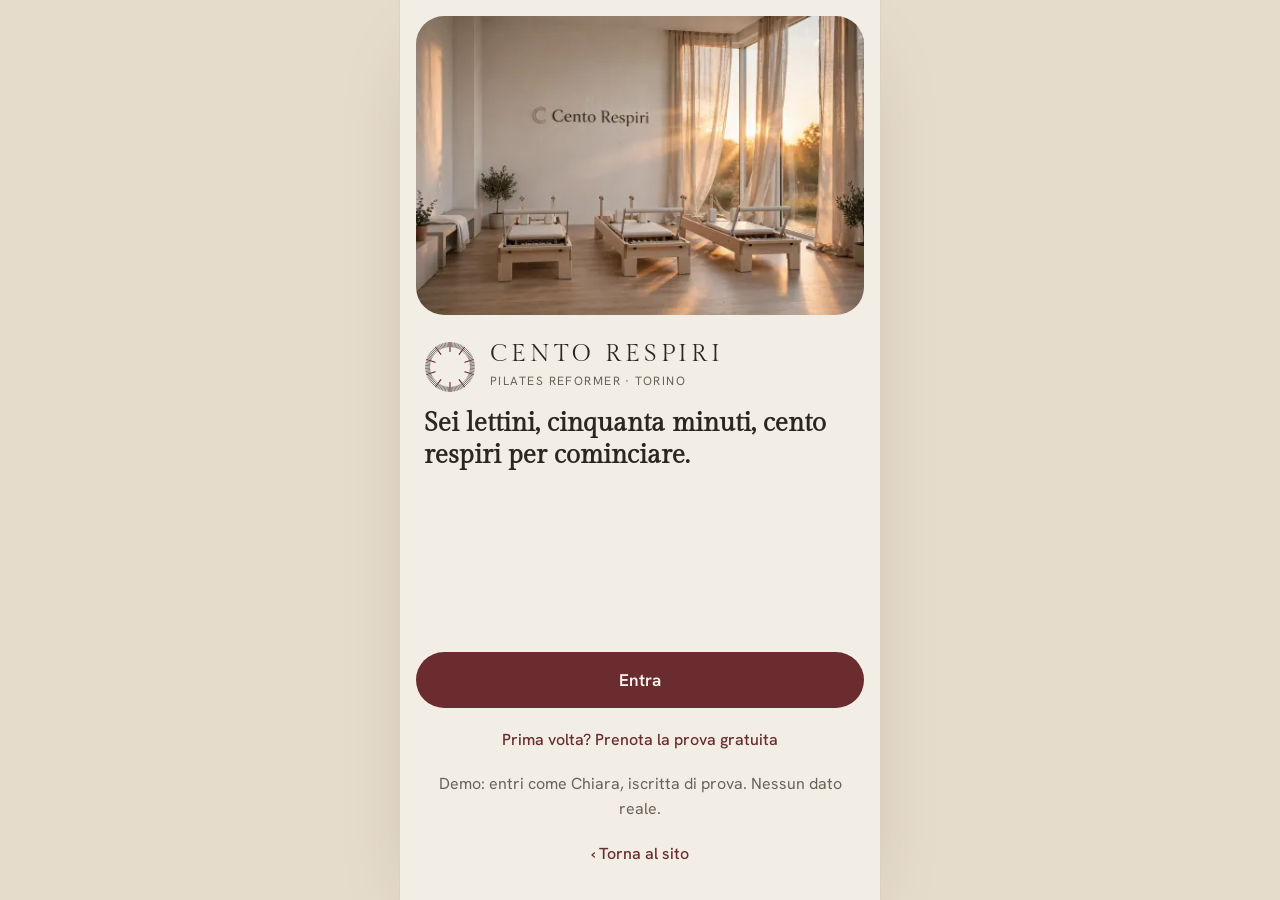
==== app/index.html @ b0923958 "Cento Respiri: sito, area clienti, app e pannello dello studio Studio di pilates reformer fittizio a" ====
<!DOCTYPE html>
<html lang="it">
<head>
<meta charset="utf-8">
<meta name="viewport" content="width=device-width, initial-scale=1, viewport-fit=cover">
<meta name="robots" content="noindex, nofollow">
<title>Cento Respiri · App iscritti</title>
<meta name="description" content="App iscritti di Cento Respiri: prenota le lezioni di pilates reformer, lista d'attesa, carnet e QR d'ingresso. Demo.">
<meta name="theme-color" content="#F3EEE5">
<link rel="icon" type="image/png" sizes="32x32" href="../assets/icone/favicon-32.png">
<link rel="apple-touch-icon" href="../assets/icone/icona-180.png">
<link rel="preload" href="../assets/fonts/gilda-display-latin.woff2" as="font" type="font/woff2" crossorigin>
<link rel="preload" href="../assets/fonts/hanken-grotesk-latin.woff2" as="font" type="font/woff2" crossorigin>
<link rel="stylesheet" href="../assets/css/base.css?v=2">
<link rel="stylesheet" href="app.css?v=2">
<link rel="manifest" href="manifest.webmanifest">
<meta name="apple-mobile-web-app-capable" content="yes">
<meta name="mobile-web-app-capable" content="yes">
<meta name="apple-mobile-web-app-status-bar-style" content="default">
<meta name="apple-mobile-web-app-title" content="Cento Respiri">
</head>
<body class="app">
<div id="app" class="app__col" aria-live="polite"></div>
<div id="toast" class="toast" role="status" hidden></div>
<script>window.CR_FOTO={"app-benvenuto":{"src":"../assets/foto/800/app-benvenuto.webp","srcset":"../assets/foto/480/app-benvenuto.webp 480w, ../assets/foto/800/app-benvenuto.webp 800w"},"app-home":{"src":"../assets/foto/800/app-home.webp","srcset":"../assets/foto/480/app-home.webp 480w, ../assets/foto/800/app-home.webp 800w"},"app-lezione-base":{"src":"../assets/foto/800/app-lezione-base.webp","srcset":"../assets/foto/480/app-lezione-base.webp 480w, ../assets/foto/800/app-lezione-base.webp 800w"},"app-lezione-intermedio":{"src":"../assets/foto/800/app-lezione-intermedio.webp","srcset":"../assets/foto/480/app-lezione-intermedio.webp 480w, ../assets/foto/800/app-lezione-intermedio.webp 800w"},"app-lezione-avanzato":{"src":"../assets/foto/800/app-lezione-avanzato.webp","srcset":"../assets/foto/480/app-lezione-avanzato.webp 480w, ../assets/foto/800/app-lezione-avanzato.webp 800w"},"app-lezione-prenatale":{"ph":"Foto · 716×340 · Lezione Prenatale: futura mamma sul reformer con l'istruttrice"},"app-lezione-tower":{"ph":"Foto · 716×340 · Lezione Tower: lavoro a parete con molle e barra"},"app-prova":{"src":"../assets/foto/800/app-prova.webp","srcset":"../assets/foto/480/app-prova.webp 480w, ../assets/foto/800/app-prova.webp 800w"}};window.CR_MARCHIO="<svg viewBox=\"0 0 100 100\" aria-hidden=\"true\" fill=\"none\" stroke=\"currentColor\" stroke-width=\"1.1\" stroke-linecap=\"round\"><line x1=\"50\" y1=\"20\" x2=\"50\" y2=\"3\" stroke=\"currentColor\" stroke-width=\"2.2\"/><line x1=\"52.45\" y1=\"11.08\" x2=\"52.95\" y2=\"3.09\"/><line x1=\"54.89\" y1=\"11.31\" x2=\"55.89\" y2=\"3.37\"/><line x1=\"57.31\" y1=\"11.69\" x2=\"58.81\" y2=\"3.83\"/><line x1=\"59.7\" y1=\"12.23\" x2=\"61.69\" y2=\"4.48\"/><line x1=\"62.05\" y1=\"12.91\" x2=\"64.52\" y2=\"5.3\"/><line x1=\"64.36\" y1=\"13.74\" x2=\"67.3\" y2=\"6.3\"/><line x1=\"66.61\" y1=\"14.71\" x2=\"70.01\" y2=\"7.47\"/><line x1=\"68.79\" y1=\"15.82\" x2=\"72.64\" y2=\"8.81\"/><line x1=\"70.9\" y1=\"17.07\" x2=\"75.18\" y2=\"10.32\"/><line x1=\"67.63\" y1=\"25.73\" x2=\"77.63\" y2=\"11.98\" stroke=\"currentColor\" stroke-width=\"2.2\"/><line x1=\"74.86\" y1=\"19.95\" x2=\"79.96\" y2=\"13.79\"/><line x1=\"76.7\" y1=\"21.57\" x2=\"82.17\" y2=\"15.74\"/><line x1=\"78.43\" y1=\"23.3\" x2=\"84.26\" y2=\"17.83\"/><line x1=\"80.05\" y1=\"25.14\" x2=\"86.21\" y2=\"20.04\"/><line x1=\"81.55\" y1=\"27.08\" x2=\"88.02\" y2=\"22.37\"/><line x1=\"82.93\" y1=\"29.1\" x2=\"89.68\" y2=\"24.82\"/><line x1=\"84.18\" y1=\"31.21\" x2=\"91.19\" y2=\"27.36\"/><line x1=\"85.29\" y1=\"33.39\" x2=\"92.53\" y2=\"29.99\"/><line x1=\"86.26\" y1=\"35.64\" x2=\"93.7\" y2=\"32.7\"/><line x1=\"78.53\" y1=\"40.73\" x2=\"94.7\" y2=\"35.48\" stroke=\"currentColor\" stroke-width=\"2.2\"/><line x1=\"87.77\" y1=\"40.3\" x2=\"95.52\" y2=\"38.31\"/><line x1=\"88.31\" y1=\"42.69\" x2=\"96.17\" y2=\"41.19\"/><line x1=\"88.69\" y1=\"45.11\" x2=\"96.63\" y2=\"44.11\"/><line x1=\"88.92\" y1=\"47.55\" x2=\"96.91\" y2=\"47.05\"/><line x1=\"89\" y1=\"50\" x2=\"97\" y2=\"50\"/><line x1=\"88.92\" y1=\"52.45\" x2=\"96.91\" y2=\"52.95\"/><line x1=\"88.69\" y1=\"54.89\" x2=\"96.63\" y2=\"55.89\"/><line x1=\"88.31\" y1=\"57.31\" x2=\"96.17\" y2=\"58.81\"/><line x1=\"87.77\" y1=\"59.7\" x2=\"95.52\" y2=\"61.69\"/><line x1=\"78.53\" y1=\"59.27\" x2=\"94.7\" y2=\"64.52\" stroke=\"currentColor\" stroke-width=\"2.2\"/><line x1=\"86.26\" y1=\"64.36\" x2=\"93.7\" y2=\"67.3\"/><line x1=\"85.29\" y1=\"66.61\" x2=\"92.53\" y2=\"70.01\"/><line x1=\"84.18\" y1=\"68.79\" x2=\"91.19\" y2=\"72.64\"/><line x1=\"82.93\" y1=\"70.9\" x2=\"89.68\" y2=\"75.18\"/><line x1=\"81.55\" y1=\"72.92\" x2=\"88.02\" y2=\"77.63\"/><line x1=\"80.05\" y1=\"74.86\" x2=\"86.21\" y2=\"79.96\"/><line x1=\"78.43\" y1=\"76.7\" x2=\"84.26\" y2=\"82.17\"/><line x1=\"76.7\" y1=\"78.43\" x2=\"82.17\" y2=\"84.26\"/><line x1=\"74.86\" y1=\"80.05\" x2=\"79.96\" y2=\"86.21\"/><line x1=\"67.63\" y1=\"74.27\" x2=\"77.63\" y2=\"88.02\" stroke=\"currentColor\" stroke-width=\"2.2\"/><line x1=\"70.9\" y1=\"82.93\" x2=\"75.18\" y2=\"89.68\"/><line x1=\"68.79\" y1=\"84.18\" x2=\"72.64\" y2=\"91.19\"/><line x1=\"66.61\" y1=\"85.29\" x2=\"70.01\" y2=\"92.53\"/><line x1=\"64.36\" y1=\"86.26\" x2=\"67.3\" y2=\"93.7\"/><line x1=\"62.05\" y1=\"87.09\" x2=\"64.52\" y2=\"94.7\"/><line x1=\"59.7\" y1=\"87.77\" x2=\"61.69\" y2=\"95.52\"/><line x1=\"57.31\" y1=\"88.31\" x2=\"58.81\" y2=\"96.17\"/><line x1=\"54.89\" y1=\"88.69\" x2=\"55.89\" y2=\"96.63\"/><line x1=\"52.45\" y1=\"88.92\" x2=\"52.95\" y2=\"96.91\"/><line x1=\"50\" y1=\"80\" x2=\"50\" y2=\"97\" stroke=\"currentColor\" stroke-width=\"2.2\"/><line x1=\"47.55\" y1=\"88.92\" x2=\"47.05\" y2=\"96.91\"/><line x1=\"45.11\" y1=\"88.69\" x2=\"44.11\" y2=\"96.63\"/><line x1=\"42.69\" y1=\"88.31\" x2=\"41.19\" y2=\"96.17\"/><line x1=\"40.3\" y1=\"87.77\" x2=\"38.31\" y2=\"95.52\"/><line x1=\"37.95\" y1=\"87.09\" x2=\"35.48\" y2=\"94.7\"/><line x1=\"35.64\" y1=\"86.26\" x2=\"32.7\" y2=\"93.7\"/><line x1=\"33.39\" y1=\"85.29\" x2=\"29.99\" y2=\"92.53\"/><line x1=\"31.21\" y1=\"84.18\" x2=\"27.36\" y2=\"91.19\"/><line x1=\"29.1\" y1=\"82.93\" x2=\"24.82\" y2=\"89.68\"/><line x1=\"32.37\" y1=\"74.27\" x2=\"22.37\" y2=\"88.02\" stroke=\"currentColor\" stroke-width=\"2.2\"/><line x1=\"25.14\" y1=\"80.05\" x2=\"20.04\" y2=\"86.21\"/><line x1=\"23.3\" y1=\"78.43\" x2=\"17.83\" y2=\"84.26\"/><line x1=\"21.57\" y1=\"76.7\" x2=\"15.74\" y2=\"82.17\"/><line x1=\"19.95\" y1=\"74.86\" x2=\"13.79\" y2=\"79.96\"/><line x1=\"18.45\" y1=\"72.92\" x2=\"11.98\" y2=\"77.63\"/><line x1=\"17.07\" y1=\"70.9\" x2=\"10.32\" y2=\"75.18\"/><line x1=\"15.82\" y1=\"68.79\" x2=\"8.81\" y2=\"72.64\"/><line x1=\"14.71\" y1=\"66.61\" x2=\"7.47\" y2=\"70.01\"/><line x1=\"13.74\" y1=\"64.36\" x2=\"6.3\" y2=\"67.3\"/><line x1=\"21.47\" y1=\"59.27\" x2=\"5.3\" y2=\"64.52\" stroke=\"currentColor\" stroke-width=\"2.2\"/><line x1=\"12.23\" y1=\"59.7\" x2=\"4.48\" y2=\"61.69\"/><line x1=\"11.69\" y1=\"57.31\" x2=\"3.83\" y2=\"58.81\"/><line x1=\"11.31\" y1=\"54.89\" x2=\"3.37\" y2=\"55.89\"/><line x1=\"11.08\" y1=\"52.45\" x2=\"3.09\" y2=\"52.95\"/><line x1=\"11\" y1=\"50\" x2=\"3\" y2=\"50\"/><line x1=\"11.08\" y1=\"47.55\" x2=\"3.09\" y2=\"47.05\"/><line x1=\"11.31\" y1=\"45.11\" x2=\"3.37\" y2=\"44.11\"/><line x1=\"11.69\" y1=\"42.69\" x2=\"3.83\" y2=\"41.19\"/><line x1=\"12.23\" y1=\"40.3\" x2=\"4.48\" y2=\"38.31\"/><line x1=\"21.47\" y1=\"40.73\" x2=\"5.3\" y2=\"35.48\" stroke=\"currentColor\" stroke-width=\"2.2\"/><line x1=\"13.74\" y1=\"35.64\" x2=\"6.3\" y2=\"32.7\"/><line x1=\"14.71\" y1=\"33.39\" x2=\"7.47\" y2=\"29.99\"/><line x1=\"15.82\" y1=\"31.21\" x2=\"8.81\" y2=\"27.36\"/><line x1=\"17.07\" y1=\"29.1\" x2=\"10.32\" y2=\"24.82\"/><line x1=\"18.45\" y1=\"27.08\" x2=\"11.98\" y2=\"22.37\"/><line x1=\"19.95\" y1=\"25.14\" x2=\"13.79\" y2=\"20.04\"/><line x1=\"21.57\" y1=\"23.3\" x2=\"15.74\" y2=\"17.83\"/><line x1=\"23.3\" y1=\"21.57\" x2=\"17.83\" y2=\"15.74\"/><line x1=\"25.14\" y1=\"19.95\" x2=\"20.04\" y2=\"13.79\"/><line x1=\"32.37\" y1=\"25.73\" x2=\"22.37\" y2=\"11.98\" stroke=\"currentColor\" stroke-width=\"2.2\"/><line x1=\"29.1\" y1=\"17.07\" x2=\"24.82\" y2=\"10.32\"/><line x1=\"31.21\" y1=\"15.82\" x2=\"27.36\" y2=\"8.81\"/><line x1=\"33.39\" y1=\"14.71\" x2=\"29.99\" y2=\"7.47\"/><line x1=\"35.64\" y1=\"13.74\" x2=\"32.7\" y2=\"6.3\"/><line x1=\"37.95\" y1=\"12.91\" x2=\"35.48\" y2=\"5.3\"/><line x1=\"40.3\" y1=\"12.23\" x2=\"38.31\" y2=\"4.48\"/><line x1=\"42.69\" y1=\"11.69\" x2=\"41.19\" y2=\"3.83\"/><line x1=\"45.11\" y1=\"11.31\" x2=\"44.11\" y2=\"3.37\"/><line x1=\"47.55\" y1=\"11.08\" x2=\"47.05\" y2=\"3.09\"/></svg>";window.CR_V="2";</script>
<script src="../assets/js/qrcode.min.js?v=2" defer></script>
<script src="dati.js?v=2" defer></script>
<script src="app.js?v=2" defer></script>
</body>
</html>
---- assets/css/base.css ----
/* Cento Respiri — base comune a sito e app: font locali, colori, reset */
@font-face{font-family:'Gilda Display';font-style:normal;font-weight:400;font-display:swap;src:url(../fonts/gilda-display-latin.woff2) format('woff2')}
@font-face{font-family:'Hanken Grotesk';font-style:normal;font-weight:400 700;font-display:swap;src:url(../fonts/hanken-grotesk-latin.woff2) format('woff2')}

:root{
  --lino:#F3EEE5;      /* fondo */
  --carta:#FBF8F3;     /* schede */
  --sabbia:#E6DCCB;    /* superfici */
  --sabbia-2:#EDE5D8;  /* riquadri informativi */
  --riga:#DCD1BF;      /* bordi e separatori */
  --inchiostro:#2B2620;/* testo */
  --testo-2:#4A433A;   /* testo secondario */
  --testo-3:#6B6257;   /* etichette */
  --spento:#8A8075;
  --barolo:#6A2C2E;    /* unico accento */
  --barolo-chiaro:#C99A8F;
  --serif:'Gilda Display',Georgia,'Times New Roman',serif;
  --sans:'Hanken Grotesk',system-ui,-apple-system,'Segoe UI',Roboto,sans-serif;
}
*,*::before,*::after{box-sizing:border-box}
html{-webkit-text-size-adjust:100%;text-size-adjust:100%}
body{margin:0;background:var(--lino);color:var(--inchiostro);font-family:var(--sans);font-size:17px;line-height:1.55;-webkit-font-smoothing:antialiased}
img{display:block;max-width:100%;height:auto}
a{color:var(--barolo)}
button{font:inherit;color:inherit}
[hidden]{display:none!important}
:focus-visible{outline:2px solid var(--barolo);outline-offset:3px}
.sr{position:absolute;width:1px;height:1px;overflow:hidden;clip:rect(0 0 0 0);white-space:nowrap}

/* etichetta maiuscola (unico testo sotto i 16px) */
.eti{font-size:12px;letter-spacing:.14em;text-transform:uppercase;font-weight:600;color:var(--barolo)}
.eti--grigia{color:var(--testo-3);font-weight:500}

/* segnaposto foto: si sostituisce da solo quando c'è assets/foto/<id>.webp */
.ph{position:relative;background:var(--sabbia);display:flex;align-items:flex-end;overflow:hidden}
.ph::before{content:'';position:absolute;inset:0;background:repeating-linear-gradient(135deg,transparent 0 14px,rgba(43,38,32,.035) 14px 15px)}
.ph span{position:relative;margin:12px;padding:8px 12px;border-radius:12px;background:rgba(251,248,243,.88);font-size:12px;line-height:1.4;color:var(--testo-2)}
.foto{width:100%;height:100%;object-fit:cover}
---- app/app.css ----
/* Cento Respiri — app iscritti (PWA). Una colonna da telefono, centrata anche su PC. */
html{background:var(--sabbia)}
body.app{background:var(--sabbia);min-height:100svh}
.app__col{max-width:480px;margin:0 auto;min-height:100svh;background:var(--lino);display:flex;flex-direction:column;position:relative}
@media (min-width:520px){.app__col{box-shadow:0 0 0 1px var(--riga),0 30px 80px -40px rgba(60,40,20,.35)}}
.vista{flex:1;display:flex;flex-direction:column;gap:14px;padding:calc(env(safe-area-inset-top) + 16px) 16px 24px}
.vista>*{flex:none}
.vista:focus{outline:none}

/* testate */
.titolo{display:flex;flex-direction:column;gap:4px;padding:0 8px}
.titolo h1,.h1{margin:0;font-family:var(--serif);font-weight:400;font-size:32px;line-height:1.05}
.sopra{font-size:12px;letter-spacing:.12em;text-transform:uppercase;color:var(--testo-3)}
.indietro{min-height:44px;display:inline-flex;align-items:center;gap:6px;padding:0 8px;margin:-8px 0 -4px;font-size:16px;font-weight:500;color:var(--barolo);background:none;border:0;cursor:pointer;align-self:flex-start;text-decoration:none}
.riga-titolo{display:flex;justify-content:space-between;align-items:center;gap:12px;padding:0 8px}
.passi{display:flex;justify-content:space-between;align-items:center}
.passi span{font-size:16px;color:var(--testo-3)}
.barra-passi{display:grid;grid-template-columns:repeat(3,1fr);gap:6px;padding:0 8px}
.barra-passi i{height:4px;border-radius:2px;background:var(--riga)}
.barra-passi i.on{background:var(--barolo)}

/* schede e testi */
.scheda{background:var(--carta);border-radius:24px;padding:18px 20px;display:flex;flex-direction:column;gap:10px}
.scheda--grande{border-radius:28px;padding:22px}
.scheda--foto{padding:0;overflow:hidden;gap:0}
.scheda--foto .dentro{padding:18px 20px 20px;display:flex;flex-direction:column;gap:12px}
.t16{font-size:16px;line-height:1.45;color:var(--testo-2)}
.t17b{font-size:17px;font-weight:600}
.t18b{font-size:18px;font-weight:600;line-height:1.3}
.grigio{color:var(--testo-3)}
.serif{font-family:var(--serif);font-weight:400}
.ora-grande{font-family:var(--serif);font-size:68px;line-height:.9}
.riquadro{font-size:16px;line-height:1.45;color:var(--testo-2);background:var(--sabbia-2);border-radius:16px;padding:12px 16px}
.elenco{background:var(--carta);border-radius:20px;padding:2px 18px;display:flex;flex-direction:column}
.elenco>div{display:flex;justify-content:space-between;align-items:center;gap:12px;padding:12px 0;border-bottom:1px solid var(--sabbia);font-size:16px;min-height:48px}
.elenco>div:last-child{border-bottom:0}
.sezione{font-size:12px;letter-spacing:.12em;text-transform:uppercase;color:var(--testo-3);padding:8px 8px 0}
.vuoto{font-size:16px;color:var(--testo-3);padding:4px 8px 8px}

/* foto */
.fx{overflow:hidden;background:var(--sabbia);flex:none}
.fx img{width:100%;height:100%;object-fit:cover}
.fx .ph{width:100%;height:100%}
.fx--benvenuto{aspect-ratio:3/2;border-radius:28px;width:100%}
.fx--home{aspect-ratio:3/2}
.fx--lezione{aspect-ratio:3/2;border-radius:24px}
.fx--prova{aspect-ratio:3/2;border-radius:24px}

/* pulsanti */
.btn{min-height:56px;padding:0 24px;border-radius:28px;border:0;background:var(--barolo);color:var(--carta);display:flex;align-items:center;justify-content:center;gap:8px;font-size:17px;font-weight:600;cursor:pointer;text-decoration:none;text-align:center;width:100%;transition:background .15s,transform .1s}
.btn:active{transform:scale(.985)}
.btn:hover{background:#561f22;color:var(--carta)}
.btn--bordo{background:transparent;color:var(--inchiostro);border:1.5px solid var(--inchiostro)}
.btn--bordo:hover{background:var(--carta);color:var(--inchiostro)}
.btn--piccolo{min-height:48px;font-size:16px;border-radius:24px}
.btn:disabled{background:var(--sabbia);color:var(--spento);cursor:default;transform:none}
.link{min-height:44px;display:flex;align-items:center;justify-content:center;font-size:16px;font-weight:500;color:var(--barolo);background:none;border:0;cursor:pointer;text-decoration:none;padding:0 8px}
.pill{min-height:44px;padding:0 16px;border-radius:22px;border:1px solid var(--riga);background:var(--carta);display:inline-flex;align-items:center;gap:8px;font-size:16px;font-weight:500;cursor:pointer;color:var(--inchiostro);flex:none}
.pallino{width:8px;height:8px;border-radius:50%;background:var(--barolo)}
.giu{margin-top:auto;display:flex;flex-direction:column;gap:10px;padding-top:6px}

/* benvenuto */
.marchio-riga{display:flex;align-items:center;gap:14px}
.marchio-riga svg{width:52px;height:52px;color:var(--inchiostro);flex:none}
.marchio-riga svg line[stroke-width="2.2"]{stroke:var(--barolo)}
.marchio-nome{font-family:var(--serif);font-size:24px;letter-spacing:.16em;line-height:1}
.frase{font-family:var(--serif);font-size:26px;line-height:1.25;text-wrap:pretty;margin:0}
.demo-nota{font-size:16px;color:var(--testo-3);text-align:center}

/* home */
.carnet-mini{display:flex;flex-direction:column;gap:10px}
.tacche{display:grid;grid-template-columns:repeat(10,1fr);gap:4px}
.tacche i{height:6px;border-radius:3px;background:var(--sabbia)}
.tacche i.on{background:var(--barolo)}
.tacche--grandi{gap:5px}
.tacche--grandi i{height:28px;border-radius:6px}
.dati2{display:grid;grid-template-columns:1fr auto;gap:12px;border-top:1px solid var(--sabbia);padding-top:12px}
.dati2 b{display:block;font-weight:400;font-size:17px}
.dati2 .serif{font-size:28px;line-height:1}

/* orario */
.settimana{display:flex;align-items:center;justify-content:space-between;gap:8px;padding:0 0 0 8px}
.settimana .frecce{display:flex;gap:6px}
.tondo{width:44px;height:44px;border-radius:50%;border:1px solid var(--riga);background:var(--carta);font-size:22px;line-height:1;display:flex;align-items:center;justify-content:center;cursor:pointer;padding-bottom:3px;color:var(--inchiostro)}
.tondo:disabled{opacity:.35;cursor:default}
.giorni{display:grid;grid-template-columns:repeat(7,1fr);gap:5px}
.giorno{height:64px;border-radius:16px;border:1px solid var(--sabbia);background:var(--carta);display:flex;flex-direction:column;align-items:center;justify-content:center;gap:2px;cursor:pointer;color:var(--inchiostro);padding:0}
.giorno small{font-size:12px;font-weight:500}
.giorno b{font-family:var(--serif);font-weight:400;font-size:22px;line-height:1}
.giorno i{width:4px;height:4px;border-radius:50%;background:transparent}
.giorno.oggi i{background:var(--barolo)}
.giorno.sel{background:var(--barolo);border-color:var(--barolo);color:var(--carta)}
.giorno.sel i{background:var(--carta)}
.giorno:disabled{background:transparent;color:#A39886;cursor:default}
.lezioni{display:flex;flex-direction:column;gap:8px}
.lez{min-height:76px;border-radius:20px;background:var(--carta);padding:12px 14px 12px 16px;display:grid;grid-template-columns:62px 1fr auto;align-items:center;gap:10px;border:1.5px solid transparent;text-align:left;cursor:pointer;width:100%;color:var(--inchiostro)}
.lez.mia{border-color:var(--barolo)}
.lez:disabled{opacity:.5;cursor:default}
.lez .ora{font-family:var(--serif);font-size:24px;line-height:1;display:flex;flex-direction:column}
.lez .ora small{font-family:var(--sans);font-size:12px;color:var(--testo-3);margin-top:4px}
.lez .cosa{display:flex;flex-direction:column;gap:2px}
.lez .cosa b{font-size:16px;font-weight:600}
.lez .cosa span{font-size:16px;color:var(--testo-3)}
.lez .posti{display:flex;flex-direction:column;align-items:flex-end;text-align:right}
.lez .posti b{font-size:17px;font-weight:600;white-space:nowrap}
.lez .posti span{font-size:12px;color:var(--testo-3)}
.badge{min-height:44px;padding:4px 12px;border-radius:22px;border:1.5px solid var(--barolo);color:var(--barolo);display:flex;flex-direction:column;align-items:center;justify-content:center;line-height:1.15;text-align:center}
.badge small{font-size:12px}
.badge b{font-size:14px;font-weight:600}
.badge--pieno{background:var(--barolo);color:var(--carta)}

/* scheda lezione */
.livello{display:flex;gap:8px;align-items:center;font-size:16px}
.livello span{display:flex;gap:3px}
.livello i{width:16px;height:6px;border-radius:3px;background:var(--riga)}
.livello i.on{background:var(--barolo)}
.istruttore{display:flex;align-items:center;gap:12px}
.avatar{width:56px;height:56px;border-radius:50%;background:var(--sabbia);display:flex;align-items:center;justify-content:center;font-family:var(--serif);font-size:22px;flex:none;color:var(--inchiostro)}
.lettini{display:grid;grid-template-columns:repeat(3,1fr);gap:8px}
.lettino{height:52px;border-radius:14px;border:1.5px solid var(--inchiostro);background:transparent;display:flex;align-items:center;justify-content:center;gap:6px;font-size:16px;cursor:pointer;color:var(--inchiostro)}
.lettino b{font-family:var(--serif);font-weight:400;font-size:20px}
.lettino:disabled{background:var(--sabbia);border-color:var(--sabbia);color:var(--spento);cursor:default}
.lettino.scelto{background:var(--barolo);border-color:var(--barolo);color:var(--carta);font-weight:600}
.lettino.tuo{background:var(--barolo);border-color:var(--barolo);color:var(--carta);font-weight:600;cursor:default}

/* prenotazioni */
.pren{background:var(--carta);border-radius:20px;padding:14px 14px 14px 18px;display:flex;justify-content:space-between;align-items:center;gap:10px}
.pren>div:first-child{display:flex;flex-direction:column;gap:2px;min-width:0}
.pren .quando{font-size:16px;color:var(--barolo);font-weight:600}
.pren .quando.grigio{color:var(--testo-2)}
.pos{display:flex;flex-direction:column;align-items:center;justify-content:center;width:72px;height:72px;border-radius:50%;border:1.5px solid var(--barolo);color:var(--barolo);flex:none}
.pos b{font-family:var(--serif);font-weight:400;font-size:26px;line-height:1}
.pos small{font-size:12px}

/* abbonamento e QR */
.numerone{font-family:var(--serif);font-size:96px;line-height:.85}
.qr-vista{position:fixed;inset:0;z-index:50;background:#fff;display:flex;flex-direction:column;padding:calc(env(safe-area-inset-top) + 12px) 16px calc(env(safe-area-inset-bottom) + 24px)}
.qr-vista .chiudi{align-self:flex-end;min-height:44px;padding:0 18px;border-radius:22px;background:var(--lino);border:0;font-size:16px;font-weight:600;cursor:pointer}
.qr-vista .centro{flex:1;display:flex;flex-direction:column;align-items:center;justify-content:center;gap:22px;text-align:center;padding-bottom:40px}
.qr-box svg{display:block;width:min(300px,78vw);height:auto}
.codice{font-size:12px;letter-spacing:.2em;color:var(--testo-3)}

/* notifiche */
.avviso{background:var(--carta);border-radius:24px;padding:18px 20px;display:flex;flex-direction:column;gap:8px}
.avviso .testa{display:flex;justify-content:space-between;align-items:center;gap:10px}
.avviso .tipo{display:flex;align-items:center;gap:8px;font-size:12px;letter-spacing:.1em;text-transform:uppercase;color:var(--barolo);font-weight:600}
.avviso.letto .tipo{color:var(--testo-3)}
.avviso.letto .pallino{background:transparent}
.due{display:grid;grid-template-columns:1.3fr 1fr;gap:8px;margin-top:6px}

/* profilo */
.utente{display:flex;align-items:center;gap:14px;padding:0 8px 4px}
.utente .avatar{width:60px;height:60px;font-size:24px}
.utente>div:not(.avatar){display:flex;flex-direction:column;flex:1;min-width:0}
.utente .nome{font-family:var(--serif);font-size:26px;line-height:1.1}
.utente .mail{font-size:16px;color:var(--testo-3);overflow-wrap:anywhere}
.carica{min-height:52px;border-radius:14px;border:1.5px dashed #B8AC98;display:flex;align-items:center;justify-content:center;font-size:16px;font-weight:500;color:var(--barolo);cursor:pointer;position:relative;text-align:center;padding:0 12px}
.carica input{position:absolute;inset:0;opacity:0;cursor:pointer;width:100%}
.interr{position:relative;width:52px;height:32px;flex:none}
.interr input{position:absolute;inset:0;opacity:0;margin:0;cursor:pointer;z-index:1;width:100%;height:100%}
.interr span{position:absolute;inset:0;border-radius:16px;background:var(--riga);transition:background .2s}
.interr span::after{content:'';position:absolute;left:3px;top:3px;width:26px;height:26px;border-radius:50%;background:var(--carta);transition:transform .2s}
.interr input:checked+span{background:var(--barolo)}
.interr input:checked+span::after{transform:translateX(20px)}
.interr input:focus-visible+span{outline:2px solid var(--barolo);outline-offset:3px}
.voce{background:var(--carta);border-radius:20px;min-height:56px;padding:0 18px;display:flex;justify-content:space-between;align-items:center;font-size:16px;font-weight:600;color:var(--inchiostro);text-decoration:none;border:0;width:100%;cursor:pointer;text-align:left}
.voce span{color:var(--barolo)}

/* installa */
.schede2{display:grid;grid-template-columns:1fr 1fr;background:var(--sabbia);border-radius:24px;padding:4px}
.schede2 button{height:44px;border-radius:20px;border:0;background:transparent;font-size:16px;font-weight:500;color:var(--testo-2);cursor:pointer}
.schede2 button[aria-selected="true"]{background:var(--carta);font-weight:600;color:var(--inchiostro)}
.passo{background:var(--carta);border-radius:20px;padding:12px;display:grid;grid-template-columns:64px 1fr;gap:14px;align-items:center}
.passo>div:last-child{display:flex;flex-direction:column;gap:2px;font-size:16px;line-height:1.35}
.passo .n{font-family:var(--serif);font-size:20px;color:var(--barolo)}
.tel{width:64px;height:100px;border-radius:12px;border:1.5px solid var(--inchiostro);position:relative;background:var(--lino);overflow:hidden}
.tel i{position:absolute;display:block;border-radius:3px;background:var(--riga)}
.tel i.b{background:var(--barolo)}

/* prova gratuita */
.scelta{min-height:72px;border-radius:20px;background:var(--carta);border:1px solid var(--riga);padding:12px 20px;display:flex;justify-content:space-between;align-items:center;gap:10px;cursor:pointer;width:100%;text-align:left;color:var(--inchiostro)}
.scelta>div{display:flex;flex-direction:column}
.scelta b{font-size:17px;font-weight:600}
.scelta span{font-size:16px;color:var(--testo-3)}
.scelta .fr{color:var(--barolo);font-size:22px}
.scelta .dx{display:flex;flex-direction:column;align-items:flex-end}
.scelta .dx b{font-family:var(--serif);font-weight:400;font-size:26px;line-height:1}
.scelta .dx span{font-size:12px}

/* barra in basso */
.nav{position:sticky;bottom:0;z-index:10;background:var(--carta);border-top:1px solid var(--riga);display:grid;grid-template-columns:repeat(5,1fr);padding:0 0 env(safe-area-inset-bottom)}
.nav a{min-height:64px;display:flex;flex-direction:column;align-items:center;justify-content:center;gap:6px;font-size:12px;font-weight:500;color:var(--testo-3);text-decoration:none;position:relative}
.nav a::before{content:'';width:20px;height:3px;border-radius:2px;background:transparent}
.nav a[aria-current="page"]{color:var(--barolo)}
.nav a[aria-current="page"]::before{background:var(--barolo)}
.nav .num{position:absolute;top:8px;left:calc(50% + 14px);min-width:18px;height:18px;border-radius:9px;background:var(--barolo);color:var(--carta);font-size:12px;line-height:18px;text-align:center;padding:0 4px}

/* finestra dal basso */
.velo{position:fixed;inset:0;z-index:40;background:rgba(43,38,32,.5);display:flex;align-items:flex-end;justify-content:center;animation:appare .2s ease}
.foglio{width:100%;max-width:480px;max-height:92svh;overflow:auto;background:var(--carta);border-radius:32px 32px 0 0;padding:28px 24px calc(env(safe-area-inset-bottom) + 28px);display:flex;flex-direction:column;gap:14px;animation:sale .25s ease}
.foglio h2{margin:0;font-family:var(--serif);font-weight:400;font-size:30px;line-height:1.1}
.campo{display:flex;flex-direction:column;gap:6px;font-size:16px;font-weight:500}
.campo input,.campo select{min-height:52px;border-radius:14px;border:1px solid var(--riga);background:var(--lino);padding:0 14px;font:inherit;font-weight:400;color:var(--inchiostro);font-size:17px;width:100%}
@keyframes appare{from{opacity:0}}
@keyframes sale{from{transform:translateY(40px);opacity:.4}}
@media (prefers-reduced-motion:reduce){.velo,.foglio{animation:none}}

/* avviso breve */
.toast{position:fixed;left:50%;transform:translateX(-50%);bottom:calc(env(safe-area-inset-bottom) + 84px);z-index:60;max-width:min(440px,calc(100vw - 32px));background:var(--inchiostro);color:var(--carta);border-radius:16px;padding:14px 18px;font-size:16px;line-height:1.4;box-shadow:0 16px 40px -16px rgba(0,0,0,.4)}

/* progressi: quadrante a cento tacche col numero di lezioni al centro */
.progressi{flex-direction:row;align-items:center;gap:16px}
.anello{position:relative;width:76px;height:76px;flex:none}
.anello svg{width:100%;height:100%}
.anello b{position:absolute;inset:0;display:flex;align-items:center;justify-content:center;font-family:var(--serif);font-weight:400;font-size:24px}
/* righe azione secondarie (calendario, prenotazione fissa) */
.azioni{display:flex;flex-wrap:wrap;justify-content:center;gap:0 8px}
.date-fisse{display:flex;flex-direction:column;background:var(--lino);border-radius:16px;padding:2px 16px}
.date-fisse div{display:flex;justify-content:space-between;gap:12px;padding:10px 0;border-bottom:1px solid var(--sabbia);font-size:16px}
.date-fisse div:last-child{border-bottom:0}
.campo-riga select{min-height:44px;border-radius:12px;border:1px solid var(--riga);background:var(--lino);padding:0 10px;font:inherit;font-size:16px;color:var(--inchiostro)}
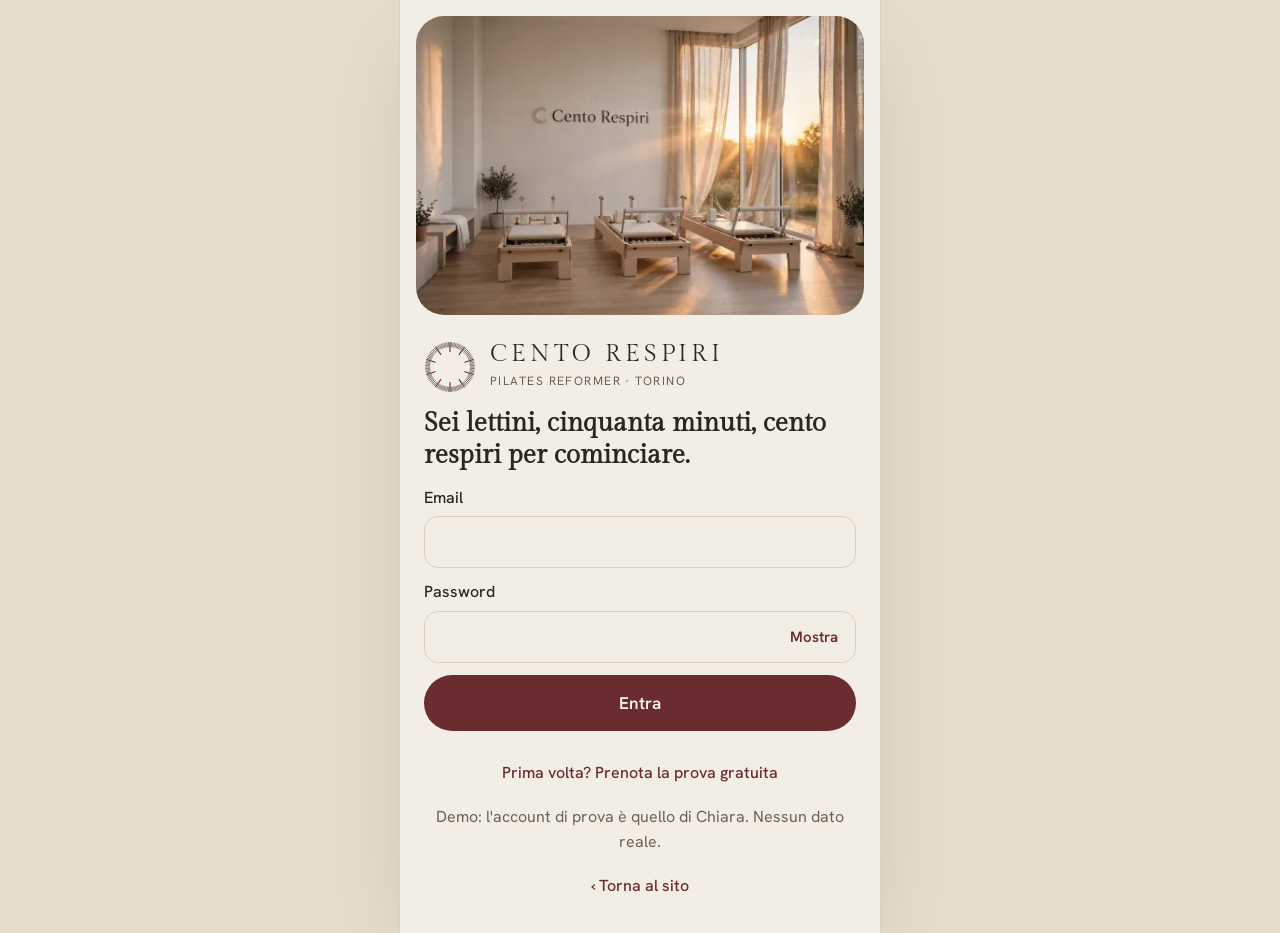
==== commit 79d542cf: "Accesso con email e password, avvisi che si spengono davvero - app e area clienti: account con email" ====
--- a/app/index.html
+++ b/app/index.html
@@ -11,8 +11,8 @@
 <link rel="apple-touch-icon" href="../assets/icone/icona-180.png">
 <link rel="preload" href="../assets/fonts/gilda-display-latin.woff2" as="font" type="font/woff2" crossorigin>
 <link rel="preload" href="../assets/fonts/hanken-grotesk-latin.woff2" as="font" type="font/woff2" crossorigin>
-<link rel="stylesheet" href="../assets/css/base.css?v=2">
-<link rel="stylesheet" href="app.css?v=2">
+<link rel="stylesheet" href="../assets/css/base.css?v=6">
+<link rel="stylesheet" href="app.css?v=6">
 <link rel="manifest" href="manifest.webmanifest">
 <meta name="apple-mobile-web-app-capable" content="yes">
 <meta name="mobile-web-app-capable" content="yes">
@@ -22,9 +22,9 @@
 <body class="app">
 <div id="app" class="app__col" aria-live="polite"></div>
 <div id="toast" class="toast" role="status" hidden></div>
-<script>window.CR_FOTO={"app-benvenuto":{"src":"../assets/foto/800/app-benvenuto.webp","srcset":"../assets/foto/480/app-benvenuto.webp 480w, ../assets/foto/800/app-benvenuto.webp 800w"},"app-home":{"src":"../assets/foto/800/app-home.webp","srcset":"../assets/foto/480/app-home.webp 480w, ../assets/foto/800/app-home.webp 800w"},"app-lezione-base":{"src":"../assets/foto/800/app-lezione-base.webp","srcset":"../assets/foto/480/app-lezione-base.webp 480w, ../assets/foto/800/app-lezione-base.webp 800w"},"app-lezione-intermedio":{"src":"../assets/foto/800/app-lezione-intermedio.webp","srcset":"../assets/foto/480/app-lezione-intermedio.webp 480w, ../assets/foto/800/app-lezione-intermedio.webp 800w"},"app-lezione-avanzato":{"src":"../assets/foto/800/app-lezione-avanzato.webp","srcset":"../assets/foto/480/app-lezione-avanzato.webp 480w, ../assets/foto/800/app-lezione-avanzato.webp 800w"},"app-lezione-prenatale":{"ph":"Foto · 716×340 · Lezione Prenatale: futura mamma sul reformer con l'istruttrice"},"app-lezione-tower":{"ph":"Foto · 716×340 · Lezione Tower: lavoro a parete con molle e barra"},"app-prova":{"src":"../assets/foto/800/app-prova.webp","srcset":"../assets/foto/480/app-prova.webp 480w, ../assets/foto/800/app-prova.webp 800w"}};window.CR_MARCHIO="<svg viewBox=\"0 0 100 100\" aria-hidden=\"true\" fill=\"none\" stroke=\"currentColor\" stroke-width=\"1.1\" stroke-linecap=\"round\"><line x1=\"50\" y1=\"20\" x2=\"50\" y2=\"3\" stroke=\"currentColor\" stroke-width=\"2.2\"/><line x1=\"52.45\" y1=\"11.08\" x2=\"52.95\" y2=\"3.09\"/><line x1=\"54.89\" y1=\"11.31\" x2=\"55.89\" y2=\"3.37\"/><line x1=\"57.31\" y1=\"11.69\" x2=\"58.81\" y2=\"3.83\"/><line x1=\"59.7\" y1=\"12.23\" x2=\"61.69\" y2=\"4.48\"/><line x1=\"62.05\" y1=\"12.91\" x2=\"64.52\" y2=\"5.3\"/><line x1=\"64.36\" y1=\"13.74\" x2=\"67.3\" y2=\"6.3\"/><line x1=\"66.61\" y1=\"14.71\" x2=\"70.01\" y2=\"7.47\"/><line x1=\"68.79\" y1=\"15.82\" x2=\"72.64\" y2=\"8.81\"/><line x1=\"70.9\" y1=\"17.07\" x2=\"75.18\" y2=\"10.32\"/><line x1=\"67.63\" y1=\"25.73\" x2=\"77.63\" y2=\"11.98\" stroke=\"currentColor\" stroke-width=\"2.2\"/><line x1=\"74.86\" y1=\"19.95\" x2=\"79.96\" y2=\"13.79\"/><line x1=\"76.7\" y1=\"21.57\" x2=\"82.17\" y2=\"15.74\"/><line x1=\"78.43\" y1=\"23.3\" x2=\"84.26\" y2=\"17.83\"/><line x1=\"80.05\" y1=\"25.14\" x2=\"86.21\" y2=\"20.04\"/><line x1=\"81.55\" y1=\"27.08\" x2=\"88.02\" y2=\"22.37\"/><line x1=\"82.93\" y1=\"29.1\" x2=\"89.68\" y2=\"24.82\"/><line x1=\"84.18\" y1=\"31.21\" x2=\"91.19\" y2=\"27.36\"/><line x1=\"85.29\" y1=\"33.39\" x2=\"92.53\" y2=\"29.99\"/><line x1=\"86.26\" y1=\"35.64\" x2=\"93.7\" y2=\"32.7\"/><line x1=\"78.53\" y1=\"40.73\" x2=\"94.7\" y2=\"35.48\" stroke=\"currentColor\" stroke-width=\"2.2\"/><line x1=\"87.77\" y1=\"40.3\" x2=\"95.52\" y2=\"38.31\"/><line x1=\"88.31\" y1=\"42.69\" x2=\"96.17\" y2=\"41.19\"/><line x1=\"88.69\" y1=\"45.11\" x2=\"96.63\" y2=\"44.11\"/><line x1=\"88.92\" y1=\"47.55\" x2=\"96.91\" y2=\"47.05\"/><line x1=\"89\" y1=\"50\" x2=\"97\" y2=\"50\"/><line x1=\"88.92\" y1=\"52.45\" x2=\"96.91\" y2=\"52.95\"/><line x1=\"88.69\" y1=\"54.89\" x2=\"96.63\" y2=\"55.89\"/><line x1=\"88.31\" y1=\"57.31\" x2=\"96.17\" y2=\"58.81\"/><line x1=\"87.77\" y1=\"59.7\" x2=\"95.52\" y2=\"61.69\"/><line x1=\"78.53\" y1=\"59.27\" x2=\"94.7\" y2=\"64.52\" stroke=\"currentColor\" stroke-width=\"2.2\"/><line x1=\"86.26\" y1=\"64.36\" x2=\"93.7\" y2=\"67.3\"/><line x1=\"85.29\" y1=\"66.61\" x2=\"92.53\" y2=\"70.01\"/><line x1=\"84.18\" y1=\"68.79\" x2=\"91.19\" y2=\"72.64\"/><line x1=\"82.93\" y1=\"70.9\" x2=\"89.68\" y2=\"75.18\"/><line x1=\"81.55\" y1=\"72.92\" x2=\"88.02\" y2=\"77.63\"/><line x1=\"80.05\" y1=\"74.86\" x2=\"86.21\" y2=\"79.96\"/><line x1=\"78.43\" y1=\"76.7\" x2=\"84.26\" y2=\"82.17\"/><line x1=\"76.7\" y1=\"78.43\" x2=\"82.17\" y2=\"84.26\"/><line x1=\"74.86\" y1=\"80.05\" x2=\"79.96\" y2=\"86.21\"/><line x1=\"67.63\" y1=\"74.27\" x2=\"77.63\" y2=\"88.02\" stroke=\"currentColor\" stroke-width=\"2.2\"/><line x1=\"70.9\" y1=\"82.93\" x2=\"75.18\" y2=\"89.68\"/><line x1=\"68.79\" y1=\"84.18\" x2=\"72.64\" y2=\"91.19\"/><line x1=\"66.61\" y1=\"85.29\" x2=\"70.01\" y2=\"92.53\"/><line x1=\"64.36\" y1=\"86.26\" x2=\"67.3\" y2=\"93.7\"/><line x1=\"62.05\" y1=\"87.09\" x2=\"64.52\" y2=\"94.7\"/><line x1=\"59.7\" y1=\"87.77\" x2=\"61.69\" y2=\"95.52\"/><line x1=\"57.31\" y1=\"88.31\" x2=\"58.81\" y2=\"96.17\"/><line x1=\"54.89\" y1=\"88.69\" x2=\"55.89\" y2=\"96.63\"/><line x1=\"52.45\" y1=\"88.92\" x2=\"52.95\" y2=\"96.91\"/><line x1=\"50\" y1=\"80\" x2=\"50\" y2=\"97\" stroke=\"currentColor\" stroke-width=\"2.2\"/><line x1=\"47.55\" y1=\"88.92\" x2=\"47.05\" y2=\"96.91\"/><line x1=\"45.11\" y1=\"88.69\" x2=\"44.11\" y2=\"96.63\"/><line x1=\"42.69\" y1=\"88.31\" x2=\"41.19\" y2=\"96.17\"/><line x1=\"40.3\" y1=\"87.77\" x2=\"38.31\" y2=\"95.52\"/><line x1=\"37.95\" y1=\"87.09\" x2=\"35.48\" y2=\"94.7\"/><line x1=\"35.64\" y1=\"86.26\" x2=\"32.7\" y2=\"93.7\"/><line x1=\"33.39\" y1=\"85.29\" x2=\"29.99\" y2=\"92.53\"/><line x1=\"31.21\" y1=\"84.18\" x2=\"27.36\" y2=\"91.19\"/><line x1=\"29.1\" y1=\"82.93\" x2=\"24.82\" y2=\"89.68\"/><line x1=\"32.37\" y1=\"74.27\" x2=\"22.37\" y2=\"88.02\" stroke=\"currentColor\" stroke-width=\"2.2\"/><line x1=\"25.14\" y1=\"80.05\" x2=\"20.04\" y2=\"86.21\"/><line x1=\"23.3\" y1=\"78.43\" x2=\"17.83\" y2=\"84.26\"/><line x1=\"21.57\" y1=\"76.7\" x2=\"15.74\" y2=\"82.17\"/><line x1=\"19.95\" y1=\"74.86\" x2=\"13.79\" y2=\"79.96\"/><line x1=\"18.45\" y1=\"72.92\" x2=\"11.98\" y2=\"77.63\"/><line x1=\"17.07\" y1=\"70.9\" x2=\"10.32\" y2=\"75.18\"/><line x1=\"15.82\" y1=\"68.79\" x2=\"8.81\" y2=\"72.64\"/><line x1=\"14.71\" y1=\"66.61\" x2=\"7.47\" y2=\"70.01\"/><line x1=\"13.74\" y1=\"64.36\" x2=\"6.3\" y2=\"67.3\"/><line x1=\"21.47\" y1=\"59.27\" x2=\"5.3\" y2=\"64.52\" stroke=\"currentColor\" stroke-width=\"2.2\"/><line x1=\"12.23\" y1=\"59.7\" x2=\"4.48\" y2=\"61.69\"/><line x1=\"11.69\" y1=\"57.31\" x2=\"3.83\" y2=\"58.81\"/><line x1=\"11.31\" y1=\"54.89\" x2=\"3.37\" y2=\"55.89\"/><line x1=\"11.08\" y1=\"52.45\" x2=\"3.09\" y2=\"52.95\"/><line x1=\"11\" y1=\"50\" x2=\"3\" y2=\"50\"/><line x1=\"11.08\" y1=\"47.55\" x2=\"3.09\" y2=\"47.05\"/><line x1=\"11.31\" y1=\"45.11\" x2=\"3.37\" y2=\"44.11\"/><line x1=\"11.69\" y1=\"42.69\" x2=\"3.83\" y2=\"41.19\"/><line x1=\"12.23\" y1=\"40.3\" x2=\"4.48\" y2=\"38.31\"/><line x1=\"21.47\" y1=\"40.73\" x2=\"5.3\" y2=\"35.48\" stroke=\"currentColor\" stroke-width=\"2.2\"/><line x1=\"13.74\" y1=\"35.64\" x2=\"6.3\" y2=\"32.7\"/><line x1=\"14.71\" y1=\"33.39\" x2=\"7.47\" y2=\"29.99\"/><line x1=\"15.82\" y1=\"31.21\" x2=\"8.81\" y2=\"27.36\"/><line x1=\"17.07\" y1=\"29.1\" x2=\"10.32\" y2=\"24.82\"/><line x1=\"18.45\" y1=\"27.08\" x2=\"11.98\" y2=\"22.37\"/><line x1=\"19.95\" y1=\"25.14\" x2=\"13.79\" y2=\"20.04\"/><line x1=\"21.57\" y1=\"23.3\" x2=\"15.74\" y2=\"17.83\"/><line x1=\"23.3\" y1=\"21.57\" x2=\"17.83\" y2=\"15.74\"/><line x1=\"25.14\" y1=\"19.95\" x2=\"20.04\" y2=\"13.79\"/><line x1=\"32.37\" y1=\"25.73\" x2=\"22.37\" y2=\"11.98\" stroke=\"currentColor\" stroke-width=\"2.2\"/><line x1=\"29.1\" y1=\"17.07\" x2=\"24.82\" y2=\"10.32\"/><line x1=\"31.21\" y1=\"15.82\" x2=\"27.36\" y2=\"8.81\"/><line x1=\"33.39\" y1=\"14.71\" x2=\"29.99\" y2=\"7.47\"/><line x1=\"35.64\" y1=\"13.74\" x2=\"32.7\" y2=\"6.3\"/><line x1=\"37.95\" y1=\"12.91\" x2=\"35.48\" y2=\"5.3\"/><line x1=\"40.3\" y1=\"12.23\" x2=\"38.31\" y2=\"4.48\"/><line x1=\"42.69\" y1=\"11.69\" x2=\"41.19\" y2=\"3.83\"/><line x1=\"45.11\" y1=\"11.31\" x2=\"44.11\" y2=\"3.37\"/><line x1=\"47.55\" y1=\"11.08\" x2=\"47.05\" y2=\"3.09\"/></svg>";window.CR_V="2";</script>
-<script src="../assets/js/qrcode.min.js?v=2" defer></script>
-<script src="dati.js?v=2" defer></script>
-<script src="app.js?v=2" defer></script>
+<script>window.CR_FOTO={"app-benvenuto":{"src":"../assets/foto/800/app-benvenuto.webp","srcset":"../assets/foto/480/app-benvenuto.webp 480w, ../assets/foto/800/app-benvenuto.webp 800w"},"app-home":{"src":"../assets/foto/800/app-home.webp","srcset":"../assets/foto/480/app-home.webp 480w, ../assets/foto/800/app-home.webp 800w"},"app-lezione-base":{"src":"../assets/foto/800/app-lezione-base.webp","srcset":"../assets/foto/480/app-lezione-base.webp 480w, ../assets/foto/800/app-lezione-base.webp 800w"},"app-lezione-intermedio":{"src":"../assets/foto/800/app-lezione-intermedio.webp","srcset":"../assets/foto/480/app-lezione-intermedio.webp 480w, ../assets/foto/800/app-lezione-intermedio.webp 800w"},"app-lezione-avanzato":{"src":"../assets/foto/800/app-lezione-avanzato.webp","srcset":"../assets/foto/480/app-lezione-avanzato.webp 480w, ../assets/foto/800/app-lezione-avanzato.webp 800w"},"app-lezione-prenatale":{"src":"../assets/foto/800/app-lezione-prenatale.webp","srcset":"../assets/foto/480/app-lezione-prenatale.webp 480w, ../assets/foto/800/app-lezione-prenatale.webp 800w"},"app-lezione-tower":{"src":"../assets/foto/800/app-lezione-tower.webp","srcset":"../assets/foto/480/app-lezione-tower.webp 480w, ../assets/foto/800/app-lezione-tower.webp 800w"},"app-prova":{"src":"../assets/foto/800/app-prova.webp","srcset":"../assets/foto/480/app-prova.webp 480w, ../assets/foto/800/app-prova.webp 800w"}};window.CR_MARCHIO="<svg viewBox=\"0 0 100 100\" aria-hidden=\"true\" fill=\"none\" stroke=\"currentColor\" stroke-width=\"1.1\" stroke-linecap=\"round\"><line x1=\"50\" y1=\"20\" x2=\"50\" y2=\"3\" stroke=\"currentColor\" stroke-width=\"2.2\"/><line x1=\"52.45\" y1=\"11.08\" x2=\"52.95\" y2=\"3.09\"/><line x1=\"54.89\" y1=\"11.31\" x2=\"55.89\" y2=\"3.37\"/><line x1=\"57.31\" y1=\"11.69\" x2=\"58.81\" y2=\"3.83\"/><line x1=\"59.7\" y1=\"12.23\" x2=\"61.69\" y2=\"4.48\"/><line x1=\"62.05\" y1=\"12.91\" x2=\"64.52\" y2=\"5.3\"/><line x1=\"64.36\" y1=\"13.74\" x2=\"67.3\" y2=\"6.3\"/><line x1=\"66.61\" y1=\"14.71\" x2=\"70.01\" y2=\"7.47\"/><line x1=\"68.79\" y1=\"15.82\" x2=\"72.64\" y2=\"8.81\"/><line x1=\"70.9\" y1=\"17.07\" x2=\"75.18\" y2=\"10.32\"/><line x1=\"67.63\" y1=\"25.73\" x2=\"77.63\" y2=\"11.98\" stroke=\"currentColor\" stroke-width=\"2.2\"/><line x1=\"74.86\" y1=\"19.95\" x2=\"79.96\" y2=\"13.79\"/><line x1=\"76.7\" y1=\"21.57\" x2=\"82.17\" y2=\"15.74\"/><line x1=\"78.43\" y1=\"23.3\" x2=\"84.26\" y2=\"17.83\"/><line x1=\"80.05\" y1=\"25.14\" x2=\"86.21\" y2=\"20.04\"/><line x1=\"81.55\" y1=\"27.08\" x2=\"88.02\" y2=\"22.37\"/><line x1=\"82.93\" y1=\"29.1\" x2=\"89.68\" y2=\"24.82\"/><line x1=\"84.18\" y1=\"31.21\" x2=\"91.19\" y2=\"27.36\"/><line x1=\"85.29\" y1=\"33.39\" x2=\"92.53\" y2=\"29.99\"/><line x1=\"86.26\" y1=\"35.64\" x2=\"93.7\" y2=\"32.7\"/><line x1=\"78.53\" y1=\"40.73\" x2=\"94.7\" y2=\"35.48\" stroke=\"currentColor\" stroke-width=\"2.2\"/><line x1=\"87.77\" y1=\"40.3\" x2=\"95.52\" y2=\"38.31\"/><line x1=\"88.31\" y1=\"42.69\" x2=\"96.17\" y2=\"41.19\"/><line x1=\"88.69\" y1=\"45.11\" x2=\"96.63\" y2=\"44.11\"/><line x1=\"88.92\" y1=\"47.55\" x2=\"96.91\" y2=\"47.05\"/><line x1=\"89\" y1=\"50\" x2=\"97\" y2=\"50\"/><line x1=\"88.92\" y1=\"52.45\" x2=\"96.91\" y2=\"52.95\"/><line x1=\"88.69\" y1=\"54.89\" x2=\"96.63\" y2=\"55.89\"/><line x1=\"88.31\" y1=\"57.31\" x2=\"96.17\" y2=\"58.81\"/><line x1=\"87.77\" y1=\"59.7\" x2=\"95.52\" y2=\"61.69\"/><line x1=\"78.53\" y1=\"59.27\" x2=\"94.7\" y2=\"64.52\" stroke=\"currentColor\" stroke-width=\"2.2\"/><line x1=\"86.26\" y1=\"64.36\" x2=\"93.7\" y2=\"67.3\"/><line x1=\"85.29\" y1=\"66.61\" x2=\"92.53\" y2=\"70.01\"/><line x1=\"84.18\" y1=\"68.79\" x2=\"91.19\" y2=\"72.64\"/><line x1=\"82.93\" y1=\"70.9\" x2=\"89.68\" y2=\"75.18\"/><line x1=\"81.55\" y1=\"72.92\" x2=\"88.02\" y2=\"77.63\"/><line x1=\"80.05\" y1=\"74.86\" x2=\"86.21\" y2=\"79.96\"/><line x1=\"78.43\" y1=\"76.7\" x2=\"84.26\" y2=\"82.17\"/><line x1=\"76.7\" y1=\"78.43\" x2=\"82.17\" y2=\"84.26\"/><line x1=\"74.86\" y1=\"80.05\" x2=\"79.96\" y2=\"86.21\"/><line x1=\"67.63\" y1=\"74.27\" x2=\"77.63\" y2=\"88.02\" stroke=\"currentColor\" stroke-width=\"2.2\"/><line x1=\"70.9\" y1=\"82.93\" x2=\"75.18\" y2=\"89.68\"/><line x1=\"68.79\" y1=\"84.18\" x2=\"72.64\" y2=\"91.19\"/><line x1=\"66.61\" y1=\"85.29\" x2=\"70.01\" y2=\"92.53\"/><line x1=\"64.36\" y1=\"86.26\" x2=\"67.3\" y2=\"93.7\"/><line x1=\"62.05\" y1=\"87.09\" x2=\"64.52\" y2=\"94.7\"/><line x1=\"59.7\" y1=\"87.77\" x2=\"61.69\" y2=\"95.52\"/><line x1=\"57.31\" y1=\"88.31\" x2=\"58.81\" y2=\"96.17\"/><line x1=\"54.89\" y1=\"88.69\" x2=\"55.89\" y2=\"96.63\"/><line x1=\"52.45\" y1=\"88.92\" x2=\"52.95\" y2=\"96.91\"/><line x1=\"50\" y1=\"80\" x2=\"50\" y2=\"97\" stroke=\"currentColor\" stroke-width=\"2.2\"/><line x1=\"47.55\" y1=\"88.92\" x2=\"47.05\" y2=\"96.91\"/><line x1=\"45.11\" y1=\"88.69\" x2=\"44.11\" y2=\"96.63\"/><line x1=\"42.69\" y1=\"88.31\" x2=\"41.19\" y2=\"96.17\"/><line x1=\"40.3\" y1=\"87.77\" x2=\"38.31\" y2=\"95.52\"/><line x1=\"37.95\" y1=\"87.09\" x2=\"35.48\" y2=\"94.7\"/><line x1=\"35.64\" y1=\"86.26\" x2=\"32.7\" y2=\"93.7\"/><line x1=\"33.39\" y1=\"85.29\" x2=\"29.99\" y2=\"92.53\"/><line x1=\"31.21\" y1=\"84.18\" x2=\"27.36\" y2=\"91.19\"/><line x1=\"29.1\" y1=\"82.93\" x2=\"24.82\" y2=\"89.68\"/><line x1=\"32.37\" y1=\"74.27\" x2=\"22.37\" y2=\"88.02\" stroke=\"currentColor\" stroke-width=\"2.2\"/><line x1=\"25.14\" y1=\"80.05\" x2=\"20.04\" y2=\"86.21\"/><line x1=\"23.3\" y1=\"78.43\" x2=\"17.83\" y2=\"84.26\"/><line x1=\"21.57\" y1=\"76.7\" x2=\"15.74\" y2=\"82.17\"/><line x1=\"19.95\" y1=\"74.86\" x2=\"13.79\" y2=\"79.96\"/><line x1=\"18.45\" y1=\"72.92\" x2=\"11.98\" y2=\"77.63\"/><line x1=\"17.07\" y1=\"70.9\" x2=\"10.32\" y2=\"75.18\"/><line x1=\"15.82\" y1=\"68.79\" x2=\"8.81\" y2=\"72.64\"/><line x1=\"14.71\" y1=\"66.61\" x2=\"7.47\" y2=\"70.01\"/><line x1=\"13.74\" y1=\"64.36\" x2=\"6.3\" y2=\"67.3\"/><line x1=\"21.47\" y1=\"59.27\" x2=\"5.3\" y2=\"64.52\" stroke=\"currentColor\" stroke-width=\"2.2\"/><line x1=\"12.23\" y1=\"59.7\" x2=\"4.48\" y2=\"61.69\"/><line x1=\"11.69\" y1=\"57.31\" x2=\"3.83\" y2=\"58.81\"/><line x1=\"11.31\" y1=\"54.89\" x2=\"3.37\" y2=\"55.89\"/><line x1=\"11.08\" y1=\"52.45\" x2=\"3.09\" y2=\"52.95\"/><line x1=\"11\" y1=\"50\" x2=\"3\" y2=\"50\"/><line x1=\"11.08\" y1=\"47.55\" x2=\"3.09\" y2=\"47.05\"/><line x1=\"11.31\" y1=\"45.11\" x2=\"3.37\" y2=\"44.11\"/><line x1=\"11.69\" y1=\"42.69\" x2=\"3.83\" y2=\"41.19\"/><line x1=\"12.23\" y1=\"40.3\" x2=\"4.48\" y2=\"38.31\"/><line x1=\"21.47\" y1=\"40.73\" x2=\"5.3\" y2=\"35.48\" stroke=\"currentColor\" stroke-width=\"2.2\"/><line x1=\"13.74\" y1=\"35.64\" x2=\"6.3\" y2=\"32.7\"/><line x1=\"14.71\" y1=\"33.39\" x2=\"7.47\" y2=\"29.99\"/><line x1=\"15.82\" y1=\"31.21\" x2=\"8.81\" y2=\"27.36\"/><line x1=\"17.07\" y1=\"29.1\" x2=\"10.32\" y2=\"24.82\"/><line x1=\"18.45\" y1=\"27.08\" x2=\"11.98\" y2=\"22.37\"/><line x1=\"19.95\" y1=\"25.14\" x2=\"13.79\" y2=\"20.04\"/><line x1=\"21.57\" y1=\"23.3\" x2=\"15.74\" y2=\"17.83\"/><line x1=\"23.3\" y1=\"21.57\" x2=\"17.83\" y2=\"15.74\"/><line x1=\"25.14\" y1=\"19.95\" x2=\"20.04\" y2=\"13.79\"/><line x1=\"32.37\" y1=\"25.73\" x2=\"22.37\" y2=\"11.98\" stroke=\"currentColor\" stroke-width=\"2.2\"/><line x1=\"29.1\" y1=\"17.07\" x2=\"24.82\" y2=\"10.32\"/><line x1=\"31.21\" y1=\"15.82\" x2=\"27.36\" y2=\"8.81\"/><line x1=\"33.39\" y1=\"14.71\" x2=\"29.99\" y2=\"7.47\"/><line x1=\"35.64\" y1=\"13.74\" x2=\"32.7\" y2=\"6.3\"/><line x1=\"37.95\" y1=\"12.91\" x2=\"35.48\" y2=\"5.3\"/><line x1=\"40.3\" y1=\"12.23\" x2=\"38.31\" y2=\"4.48\"/><line x1=\"42.69\" y1=\"11.69\" x2=\"41.19\" y2=\"3.83\"/><line x1=\"45.11\" y1=\"11.31\" x2=\"44.11\" y2=\"3.37\"/><line x1=\"47.55\" y1=\"11.08\" x2=\"47.05\" y2=\"3.09\"/></svg>";window.CR_V="6";</script>
+<script src="../assets/js/qrcode.min.js?v=6" defer></script>
+<script src="dati.js?v=6" defer></script>
+<script src="app.js?v=6" defer></script>
 </body>
 </html>
--- a/app/app.css
+++ b/app/app.css
@@ -188,9 +188,11 @@
 .scelta .dx span{font-size:12px}
 
 /* barra in basso */
-.nav{position:sticky;bottom:0;z-index:10;background:var(--carta);border-top:1px solid var(--riga);display:grid;grid-template-columns:repeat(5,1fr);padding:0 0 env(safe-area-inset-bottom)}
-.nav a{min-height:64px;display:flex;flex-direction:column;align-items:center;justify-content:center;gap:6px;font-size:12px;font-weight:500;color:var(--testo-3);text-decoration:none;position:relative}
-.nav a::before{content:'';width:20px;height:3px;border-radius:2px;background:transparent}
+/* menu in alto (scelta di Francesco): resta fermo in cima mentre si scorre */
+.nav{position:sticky;top:0;order:-1;z-index:10;background:var(--carta);border-bottom:1px solid var(--riga);display:grid;grid-template-columns:repeat(5,1fr);padding:env(safe-area-inset-top) 0 0}
+.app__col:has(> .nav) .vista{padding-top:16px}
+.nav a{min-height:60px;display:flex;flex-direction:column;align-items:center;justify-content:center;gap:6px;font-size:12px;font-weight:500;color:var(--testo-3);text-decoration:none;position:relative}
+.nav a::before{content:'';width:20px;height:3px;border-radius:2px;background:transparent;order:2}
 .nav a[aria-current="page"]{color:var(--barolo)}
 .nav a[aria-current="page"]::before{background:var(--barolo)}
 .nav .num{position:absolute;top:8px;left:calc(50% + 14px);min-width:18px;height:18px;border-radius:9px;background:var(--barolo);color:var(--carta);font-size:12px;line-height:18px;text-align:center;padding:0 4px}
@@ -206,7 +208,7 @@
 @media (prefers-reduced-motion:reduce){.velo,.foglio{animation:none}}
 
 /* avviso breve */
-.toast{position:fixed;left:50%;transform:translateX(-50%);bottom:calc(env(safe-area-inset-bottom) + 84px);z-index:60;max-width:min(440px,calc(100vw - 32px));background:var(--inchiostro);color:var(--carta);border-radius:16px;padding:14px 18px;font-size:16px;line-height:1.4;box-shadow:0 16px 40px -16px rgba(0,0,0,.4)}
+.toast{position:fixed;left:50%;transform:translateX(-50%);bottom:calc(env(safe-area-inset-bottom) + 24px);z-index:60;max-width:min(440px,calc(100vw - 32px));background:var(--inchiostro);color:var(--carta);border-radius:16px;padding:14px 18px;font-size:16px;line-height:1.4;box-shadow:0 16px 40px -16px rgba(0,0,0,.4)}
 
 /* progressi: quadrante a cento tacche col numero di lezioni al centro */
 .progressi{flex-direction:row;align-items:center;gap:16px}
@@ -219,3 +221,12 @@
 .date-fisse div{display:flex;justify-content:space-between;gap:12px;padding:10px 0;border-bottom:1px solid var(--sabbia);font-size:16px}
 .date-fisse div:last-child{border-bottom:0}
 .campo-riga select{min-height:44px;border-radius:12px;border:1px solid var(--riga);background:var(--lino);padding:0 10px;font:inherit;font-size:16px;color:var(--inchiostro)}
+/* errore dei campi: sotto il campo, mai sopra i pulsanti */
+.campo input[aria-invalid="true"]{border-color:#B3261E;box-shadow:0 0 0 1px #B3261E}
+.errore{margin:-4px 0 0;font-size:16px;color:#B3261E;font-weight:500}
+/* modulo d'accesso: email, password con "Mostra" */
+.accesso{display:flex;flex-direction:column;gap:12px}
+.pass{position:relative;display:block}
+.pass input{padding-right:96px}
+.pass__mostra{position:absolute;right:6px;top:50%;transform:translateY(-50%);min-height:40px;padding:0 12px;border:0;border-radius:10px;background:transparent;color:var(--barolo);font-size:15px;font-weight:600;cursor:pointer}
+.pass__mostra:hover{background:var(--sabbia)}
